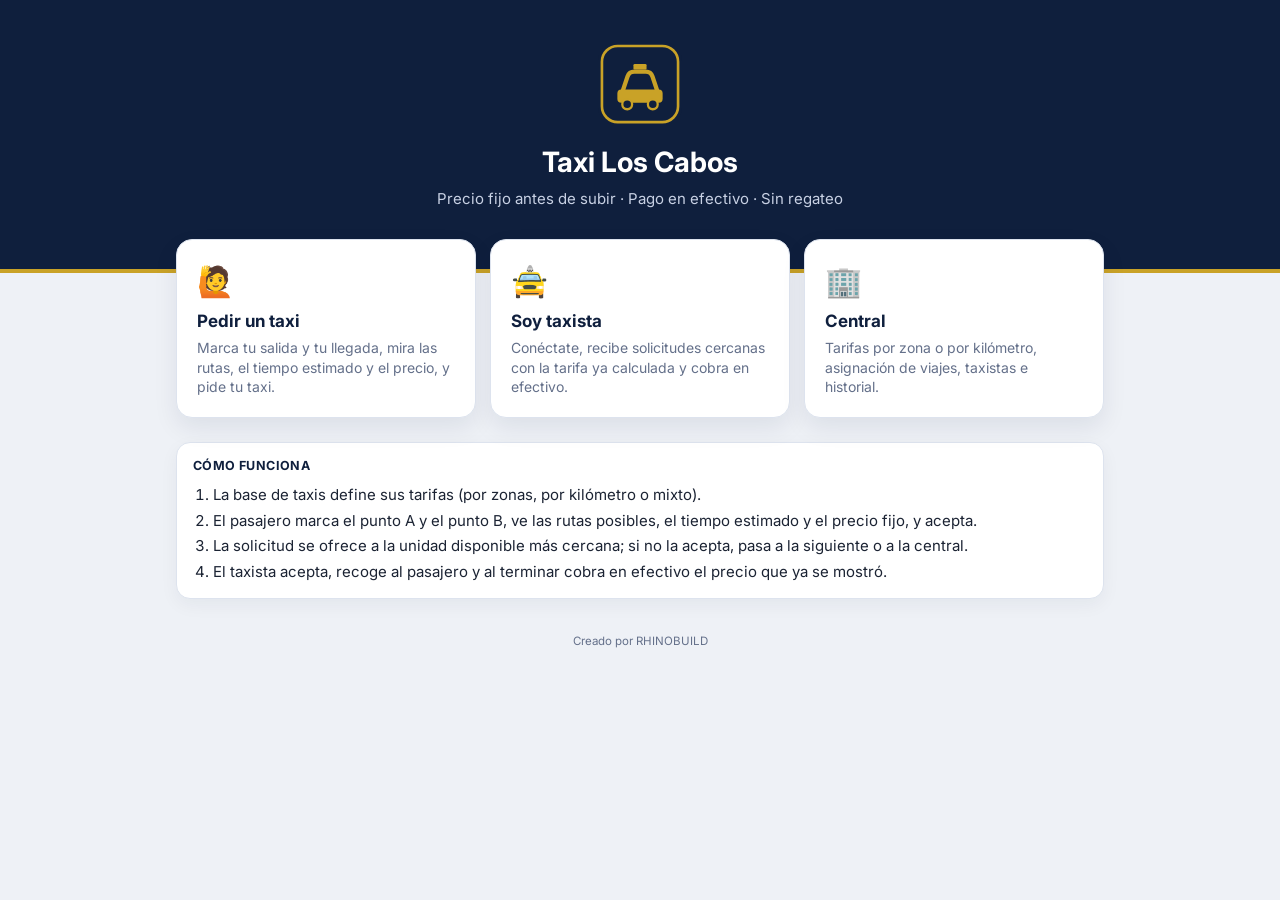
==== index.html @ 1a0232ca "Taxi Los Cabos: pasajero, taxista y central con tarifa fija, Firebase y Google Maps Co-Authored-By: " ====
<!DOCTYPE html>
<html lang="es">
<head>
<meta charset="utf-8">
<meta name="viewport" content="width=device-width, initial-scale=1">
<meta name="theme-color" content="#0f1f3d">
<title>Taxi Los Cabos</title>
<link rel="icon" href="img/icono.svg" type="image/svg+xml">
<link rel="stylesheet" href="css/estilos.css">
<style>
  .hero{background:var(--navy);color:#fff;padding:42px 20px 60px;text-align:center;border-bottom:4px solid var(--gold)}
  .hero img{width:84px;height:84px}
  .hero h1{margin:12px 0 6px;font-size:28px}
  .hero p{margin:0;color:#c8d1e4}
  .opciones{max-width:960px;margin:-34px auto 0;padding:0 16px;display:grid;grid-template-columns:repeat(auto-fit,minmax(250px,1fr));gap:14px}
  .op{background:#fff;border-radius:16px;border:1px solid var(--line);padding:20px;text-decoration:none;color:inherit;box-shadow:0 10px 24px rgba(15,31,61,.08);display:block}
  .op:hover{border-color:var(--gold)}
  .op .ic{font-size:30px}
  .op h2{margin:8px 0 4px}
  .op p{margin:0;color:var(--muted);font-size:14px}
  .como{max-width:960px;margin:24px auto;padding:0 16px}
</style>
</head>
<body>
  <section class="hero">
    <img src="img/icono.svg" alt="">
    <h1 id="nombre">Taxi Los Cabos</h1>
    <p>Precio fijo antes de subir · Pago en efectivo · Sin regateo</p>
  </section>
  <div class="opciones">
    <a class="op" href="pasajero.html"><div class="ic">🙋</div><h2>Pedir un taxi</h2><p>Marca tu salida y tu llegada, mira las rutas, el tiempo estimado y el precio, y pide tu taxi.</p></a>
    <a class="op" href="taxista.html"><div class="ic">🚖</div><h2>Soy taxista</h2><p>Conéctate, recibe solicitudes cercanas con la tarifa ya calculada y cobra en efectivo.</p></a>
    <a class="op" href="central.html"><div class="ic">🏢</div><h2>Central</h2><p>Tarifas por zona o por kilómetro, asignación de viajes, taxistas e historial.</p></a>
  </div>
  <div class="como">
    <div class="card"><div class="cbody">
      <h3>Cómo funciona</h3>
      <ol style="margin:0;padding-left:20px;line-height:1.7">
        <li>La base de taxis define sus tarifas (por zonas, por kilómetro o mixto).</li>
        <li>El pasajero marca el punto A y el punto B, ve las rutas posibles, el tiempo estimado y el precio fijo, y acepta.</li>
        <li>La solicitud se ofrece a la unidad disponible más cercana; si no la acepta, pasa a la siguiente o a la central.</li>
        <li>El taxista acepta, recoge al pasajero y al terminar cobra en efectivo el precio que ya se mostró.</li>
      </ol>
    </div></div>
  </div>
  <div class="pie">Creado por RHINOBUILD</div>
  <script type="module">
    import { APP } from './js/config.js';
    document.getElementById('nombre').textContent = APP.nombre; document.title = APP.nombre;
  </script>
</body>
</html>
---- css/estilos.css ----
@import url('https://fonts.googleapis.com/css2?family=Inter:wght@400;500;600;700;800&display=swap');
:root{--navy:#0f1f3d;--navy2:#1b315c;--gold:#c9a227;--gold2:#f3dc8f;--bg:#eef1f6;--line:#dde3ee;--muted:#64708a;--ok:#1f9d55;--bad:#c53030;--info:#2563eb;--top:58px}
*{box-sizing:border-box}
html,body{margin:0;height:100%}
body{font-family:Inter,system-ui,-apple-system,Segoe UI,sans-serif;background:var(--bg);color:#1b2333;font-size:15px;line-height:1.4}
.hidden{display:none!important}
a{color:var(--navy2)}
code{background:#f1f4f9;padding:1px 5px;border-radius:4px}

/* Barra superior */
.top{height:var(--top);background:var(--navy);color:#fff;display:flex;align-items:center;gap:10px;padding:0 14px;border-bottom:3px solid var(--gold);position:relative;z-index:5}
.logo{width:36px;height:36px;border-radius:9px;background:var(--gold);color:var(--navy);display:grid;place-items:center;font-size:19px;flex:none}
.top h1{font-size:15.5px;margin:0;white-space:nowrap;overflow:hidden;text-overflow:ellipsis}
.top .sub{font-size:11.5px;color:#c8d1e4}
.top .der{margin-left:auto;display:flex;gap:8px;align-items:center}
.top .btn.ghost{background:transparent;color:#fff;border-color:rgba(255,255,255,.3)}

/* Distribución mapa + panel */
.app{display:flex;flex-direction:column;height:calc(100dvh - var(--top))}
.mapa{flex:1;min-height:220px;background:#dfe6ee}
.sheet{background:#fff;border-radius:18px 18px 0 0;box-shadow:0 -6px 20px rgba(15,31,61,.14);padding:14px 14px 18px;max-height:60dvh;overflow:auto;margin-top:-14px;position:relative;z-index:2}
@media(min-width:900px){
  .app{flex-direction:row}
  .app .sheet{order:-1;width:420px;flex:none;max-height:none;border-radius:0;margin:0;box-shadow:4px 0 16px rgba(15,31,61,.08)}
}
.pagina{max-width:1280px;margin:0 auto;padding:16px}

/* Componentes */
.card{background:#fff;border-radius:14px;border:1px solid var(--line);box-shadow:0 6px 18px rgba(15,31,61,.05)}
.cbody{padding:14px 16px}
h2{font-size:17px;margin:0 0 10px;color:var(--navy)}
h3{font-size:12.5px;margin:16px 0 8px;color:var(--navy);text-transform:uppercase;letter-spacing:.4px}
h3:first-child{margin-top:0}
.btn{border:1px solid transparent;border-radius:10px;padding:11px 14px;font:700 14px Inter,sans-serif;cursor:pointer;background:var(--navy);color:#fff;text-decoration:none;display:inline-flex;align-items:center;justify-content:center;gap:6px}
.btn:disabled{opacity:.45;cursor:not-allowed}
.btn.gold{background:var(--gold);color:var(--navy)}
.btn.ok{background:var(--ok)}
.btn.bad{background:#fff;color:var(--bad);border-color:#f1b5b5}
.btn.ghost{background:#fff;color:var(--navy);border-color:var(--line)}
.btn.sm{padding:6px 10px;font-size:12.5px;border-radius:8px}
.btn.block{width:100%}
.row{display:flex;gap:8px;align-items:center;flex-wrap:wrap}
.grow{flex:1}
label.f{display:block;font-size:12px;font-weight:600;color:var(--muted);margin:0 0 3px}
input,select,textarea{width:100%;border:1px solid var(--line);border-radius:9px;padding:9px 10px;font:14px Inter,sans-serif;background:#fff;color:#1b2333}
input[type=checkbox]{width:auto;accent-color:var(--navy)}
.fgrid{display:grid;grid-template-columns:repeat(auto-fit,minmax(140px,1fr));gap:10px}
.seg{display:flex;background:#f1f4f9;border-radius:10px;padding:3px;gap:3px}
.seg button{flex:1;border:0;background:transparent;padding:8px;border-radius:8px;font:600 13px Inter,sans-serif;cursor:pointer;color:var(--muted)}
.seg button.on{background:#fff;color:var(--navy);box-shadow:0 1px 4px rgba(0,0,0,.12)}
.muted{color:var(--muted);font-size:12.5px}
.empty{color:var(--muted);font-size:13px;padding:12px;text-align:center;background:#f8fafc;border-radius:10px}
.note{font-size:12.5px;color:#4a556c;background:#f6f8fc;border-left:3px solid var(--gold);padding:8px 10px;border-radius:6px;margin:8px 0}
.note.bad{border-left-color:var(--bad);background:#fff6f6}
.badge{display:inline-block;padding:2px 8px;border-radius:999px;font-size:11px;font-weight:700;white-space:nowrap}
.b-warn{background:#fff3d6;color:#8a5a00}.b-bad{background:#fde2e2;color:#9b1c1c}.b-info{background:#dbe8ff;color:#1d4ed8}.b-navy{background:#dfe5f2;color:var(--navy)}.b-ok{background:#d9f5e4;color:#126b3a}.b-mute{background:#eceff4;color:#5b6477}

/* Puntos A/B y cotización */
.punto{display:flex;align-items:center;gap:8px;margin-bottom:8px}
.punto .ac{flex:1;min-width:0}
.punto .txt{flex:1;min-width:0;border:1px dashed var(--line);border-radius:9px;padding:9px 10px;font-size:13.5px;color:#36415a;background:#fafbfd;white-space:nowrap;overflow:hidden;text-overflow:ellipsis}
gmp-place-autocomplete{width:100%}
.quote{background:#f8fafc;border:1px solid var(--line);border-radius:12px;padding:10px 12px;margin:8px 0}
.qline{display:flex;justify-content:space-between;gap:10px;font-size:13px;padding:2px 0;color:#36415a}
.qtotal{display:flex;justify-content:space-between;font-weight:800;font-size:18px;color:var(--navy);border-top:1px dashed var(--line);margin-top:6px;padding-top:6px}
.ruta{border:1.5px solid var(--line);border-radius:12px;padding:10px 12px;cursor:pointer;display:flex;align-items:center;gap:10px;margin-bottom:7px;background:#fff}
.ruta.on{border-color:var(--gold);background:#fffaf0}
.ruta .t{font-weight:800;color:var(--navy);font-size:16px}
.ruta .p{margin-left:auto;font-weight:800;font-size:16px;color:var(--navy)}
.hint{font-size:13px;color:#4a3b06;background:#fff8e1;border:1px solid var(--gold2);border-radius:10px;padding:8px 10px;margin:6px 0}

/* Estado del viaje */
.status{border-radius:14px;padding:14px;border:1px solid var(--line);background:#fff;margin-bottom:10px}
.status h4{margin:0 0 4px;font-size:17px;color:var(--navy)}
.status p{margin:4px 0;color:#3a455d;font-size:13.5px}
.eta{display:flex;align-items:baseline;gap:8px;background:var(--navy);color:#fff;border-radius:12px;padding:10px 12px;margin:8px 0}
.eta b{font-size:24px;color:var(--gold2)}
.unit{display:flex;gap:10px;align-items:center;background:#f6f8fc;border-radius:10px;padding:8px 10px;margin:8px 0}
.unit .eco{background:var(--gold);color:var(--navy);font-weight:800;border-radius:8px;padding:6px 9px;font-size:16px}
.spin{width:18px;height:18px;border:3px solid #dfe5f2;border-top-color:var(--gold);border-radius:50%;animation:sp 1s linear infinite;display:inline-block;vertical-align:-4px;margin-right:6px}
@keyframes sp{to{transform:rotate(360deg)}}
.stars{display:flex;gap:6px;margin:6px 0}
.stars button{border:0;background:none;font-size:30px;cursor:pointer;color:#cfd5e1;padding:0}
.stars button.on{color:var(--gold)}
.offer{border:2px solid var(--gold);background:#fffaf0;border-radius:14px;padding:12px;margin-bottom:10px;animation:pulse 1.4s ease-in-out infinite}
@keyframes pulse{50%{box-shadow:0 0 0 6px rgba(201,162,39,.2)}}
.cd{float:right;background:var(--navy);color:#fff;border-radius:999px;padding:2px 10px;font-weight:700;font-size:13px}
.big{font-size:28px;font-weight:800;color:var(--navy)}
.pts{font-size:13px;color:#36415a;display:grid;gap:4px;margin:6px 0}
.dot{display:inline-block;width:9px;height:9px;border-radius:50%;margin-right:6px}
.online{display:flex;align-items:center;justify-content:space-between;gap:10px;background:#f6f8fc;border-radius:12px;padding:10px 12px;margin-bottom:10px}
.pill{width:10px;height:10px;border-radius:50%;display:inline-block;margin-right:6px}

/* Marcadores del mapa */
.mk{width:28px;height:28px;border-radius:50%;border:3px solid #fff;display:grid;place-items:center;color:#fff;font:800 12px Inter,sans-serif;box-shadow:0 2px 6px rgba(0,0,0,.35)}
.mk.a{background:var(--ok)}.mk.b{background:var(--bad)}
.mk.sm{width:22px;height:22px;font-size:11px;border-width:2px;flex:none;box-shadow:none}
.mk.yo{background:var(--info);width:20px;height:20px}
.mk.taxi{border-radius:7px;background:#f2c94c;color:#141b2b;width:auto;min-width:34px;padding:0 6px;height:24px;border:2px solid #141b2b}
.mk.taxi.ocupado{background:var(--navy2);color:#fff}
.mk.taxi.off{background:#b9c0cc}
.mk.mini{width:14px;height:14px;border-width:2px}

/* Tablas y central */
table{width:100%;border-collapse:collapse;font-size:13px}
th{text-align:left;color:var(--muted);font-weight:600;font-size:12px;padding:7px 6px;border-bottom:1px solid var(--line);white-space:nowrap}
td{padding:8px 6px;border-bottom:1px solid #eef1f6;vertical-align:top}
.tw{overflow-x:auto}
.tabs{display:flex;gap:4px;flex-wrap:wrap}
.tabs button{border:1px solid rgba(255,255,255,.25);background:transparent;border-radius:8px;padding:7px 11px;font:600 13px Inter,sans-serif;color:#dfe6f5;cursor:pointer}
.tabs button.on{background:var(--gold);color:var(--navy);border-color:var(--gold)}
.kpis{display:grid;grid-template-columns:repeat(auto-fit,minmax(130px,1fr));gap:10px;margin-bottom:14px}
.kpi{background:#fff;border:1px solid var(--line);border-radius:12px;padding:10px 12px}
.kpi b{display:block;font-size:22px;color:var(--navy)}
.kpi span{font-size:12px;color:var(--muted)}
.g2{display:grid;grid-template-columns:minmax(0,1.5fr) minmax(300px,1fr);gap:14px;align-items:start}
@media(max-width:980px){.g2{grid-template-columns:minmax(0,1fr)}}
.mapa-central{height:430px;border-radius:12px;overflow:hidden;border:1px solid var(--line)}
.qitem{border:1px solid var(--line);border-radius:10px;padding:10px;margin-bottom:8px;background:#fff}
.qitem.alerta{border-color:#f1b5b5;background:#fff7f7}
.chips{display:flex;gap:5px;flex-wrap:wrap;margin-top:6px}
.chip{border:1px solid var(--line);background:#fff;border-radius:999px;padding:4px 10px;font:600 12px Inter,sans-serif;cursor:pointer;color:var(--navy)}
.chip.near{border-color:var(--gold);background:#fff8e1}
.matriz input{width:76px;padding:5px 6px;text-align:right}
.matriz td,.matriz th{padding:3px 4px;border:1px solid #eef1f6;text-align:center}
.matriz th{background:#f6f8fc;font-size:11px;white-space:normal;min-width:70px}
.matriz td.diag input{background:#fff8e1}
.zona{display:flex;align-items:center;gap:8px;padding:6px 0;border-bottom:1px solid #eef1f6}
.zona .sw{width:14px;height:14px;border-radius:4px;flex:none}
.zona input{padding:6px 8px}
.log{font-size:12px;color:#4a556c;background:#f8fafc;border-radius:8px;padding:6px 10px}
.guardar{position:sticky;bottom:0;background:#fff;border-top:1px solid var(--line);padding:10px 0;margin-top:12px;display:flex;gap:10px;align-items:center}
.sucio{color:var(--bad);font-weight:700;font-size:12.5px}

/* Avisos */
#toast{position:fixed;left:50%;bottom:22px;transform:translateX(-50%) translateY(30px);background:var(--navy);color:#fff;padding:11px 16px;border-radius:10px;font-weight:600;opacity:0;transition:.25s;pointer-events:none;z-index:99;border-left:4px solid var(--gold);max-width:92vw}
#toast.on{opacity:1;transform:translateX(-50%)}
.banner-setup{background:#fde2e2;color:#7f1d1d;padding:12px 16px;font-size:14px;border-bottom:2px solid #f1b5b5}
.login{max-width:400px;margin:30px auto;padding:0 14px}
.pie{text-align:center;color:var(--muted);font-size:11.5px;padding:10px}
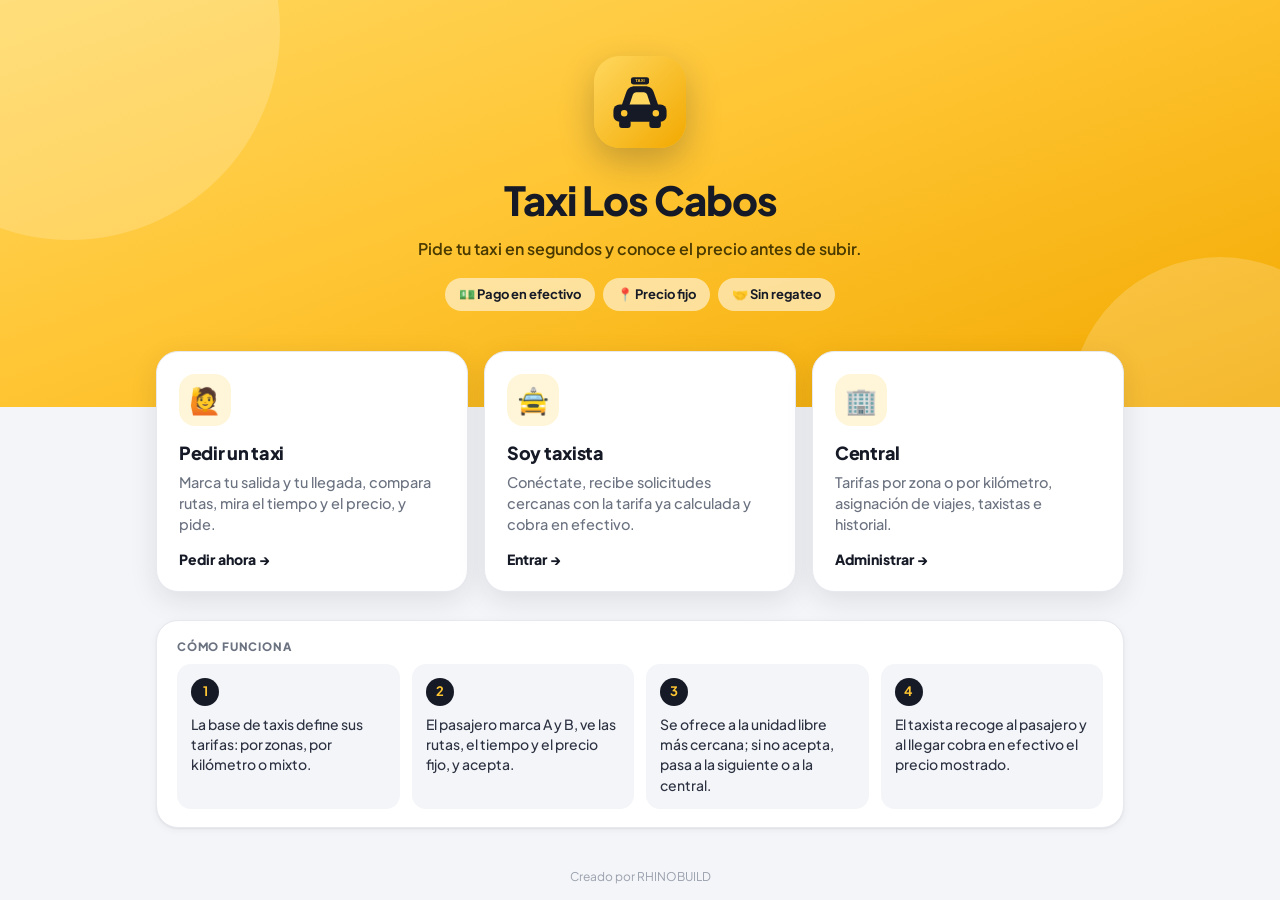
==== commit 34372e7e: "Nuevo diseño: amarillo taxi, tipografía Plus Jakarta Sans y componentes más amigables Barra superior" ====
--- a/index.html
+++ b/index.html
@@ -3,44 +3,56 @@
 <head>
 <meta charset="utf-8">
 <meta name="viewport" content="width=device-width, initial-scale=1">
-<meta name="theme-color" content="#0f1f3d">
+<meta name="theme-color" content="#ffffff">
 <title>Taxi Los Cabos</title>
 <link rel="icon" href="img/icono.svg" type="image/svg+xml">
 <link rel="stylesheet" href="css/estilos.css">
 <style>
-  .hero{background:var(--navy);color:#fff;padding:42px 20px 60px;text-align:center;border-bottom:4px solid var(--gold)}
-  .hero img{width:84px;height:84px}
-  .hero h1{margin:12px 0 6px;font-size:28px}
-  .hero p{margin:0;color:#c8d1e4}
-  .opciones{max-width:960px;margin:-34px auto 0;padding:0 16px;display:grid;grid-template-columns:repeat(auto-fit,minmax(250px,1fr));gap:14px}
-  .op{background:#fff;border-radius:16px;border:1px solid var(--line);padding:20px;text-decoration:none;color:inherit;box-shadow:0 10px 24px rgba(15,31,61,.08);display:block}
-  .op:hover{border-color:var(--gold)}
-  .op .ic{font-size:30px}
-  .op h2{margin:8px 0 4px}
-  .op p{margin:0;color:var(--muted);font-size:14px}
-  .como{max-width:960px;margin:24px auto;padding:0 16px}
+  body{background:var(--bg)}
+  .hero{position:relative;overflow:hidden;background:linear-gradient(160deg,#ffd75e 0%,#ffc533 45%,#f2a900 100%);color:var(--tinta);padding:56px 20px 96px;text-align:center}
+  .hero:before,.hero:after{content:'';position:absolute;border-radius:50%;background:rgba(255,255,255,.18)}
+  .hero:before{width:420px;height:420px;left:-140px;top:-180px}
+  .hero:after{width:300px;height:300px;right:-90px;bottom:-150px}
+  .hero img{width:92px;height:92px;border-radius:26px;box-shadow:0 14px 34px rgba(22,26,38,.25);position:relative}
+  .hero h1{margin:18px 0 8px;font-size:clamp(28px,5vw,40px);font-weight:800;letter-spacing:-1px;position:relative}
+  .hero p{margin:0 auto;max-width:520px;font-size:16px;font-weight:600;color:#4a3a00;position:relative}
+  .chips-hero{display:flex;gap:8px;justify-content:center;flex-wrap:wrap;margin-top:18px;position:relative}
+  .chips-hero span{background:rgba(255,255,255,.55);border-radius:999px;padding:7px 14px;font-weight:700;font-size:13px}
+  .opciones{max-width:1000px;margin:-56px auto 0;padding:0 16px;display:grid;grid-template-columns:repeat(auto-fit,minmax(260px,1fr));gap:16px;position:relative}
+  .op{background:#fff;border-radius:var(--r-lg);border:1px solid var(--line);padding:22px;text-decoration:none;color:inherit;box-shadow:var(--sh-2);display:block;transition:transform .15s,box-shadow .15s}
+  .op:hover{transform:translateY(-3px);box-shadow:var(--sh-3)}
+  .op .ic{width:52px;height:52px;border-radius:16px;background:var(--sol-l);display:grid;place-items:center;font-size:26px}
+  .op h2{margin:14px 0 6px}
+  .op p{margin:0;color:var(--muted);font-size:14.5px;font-weight:500}
+  .op .ir{margin-top:14px;font-weight:800;color:var(--tinta);font-size:14px}
+  .como{max-width:1000px;margin:28px auto;padding:0 16px}
+  .pasos{display:grid;grid-template-columns:repeat(auto-fit,minmax(210px,1fr));gap:12px}
+  .paso{background:var(--bg);border-radius:var(--r);padding:14px}
+  .paso b{display:inline-grid;place-items:center;width:28px;height:28px;border-radius:50%;background:var(--tinta);color:var(--sol);font-size:13px;margin-bottom:8px}
+  .paso div{font-size:14px;color:var(--tinta-2);font-weight:500}
 </style>
 </head>
 <body>
   <section class="hero">
     <img src="img/icono.svg" alt="">
     <h1 id="nombre">Taxi Los Cabos</h1>
-    <p>Precio fijo antes de subir · Pago en efectivo · Sin regateo</p>
+    <p>Pide tu taxi en segundos y conoce el precio antes de subir.</p>
+    <div class="chips-hero"><span>💵 Pago en efectivo</span><span>📍 Precio fijo</span><span>🤝 Sin regateo</span></div>
   </section>
   <div class="opciones">
-    <a class="op" href="pasajero.html"><div class="ic">🙋</div><h2>Pedir un taxi</h2><p>Marca tu salida y tu llegada, mira las rutas, el tiempo estimado y el precio, y pide tu taxi.</p></a>
-    <a class="op" href="taxista.html"><div class="ic">🚖</div><h2>Soy taxista</h2><p>Conéctate, recibe solicitudes cercanas con la tarifa ya calculada y cobra en efectivo.</p></a>
-    <a class="op" href="central.html"><div class="ic">🏢</div><h2>Central</h2><p>Tarifas por zona o por kilómetro, asignación de viajes, taxistas e historial.</p></a>
+    <a class="op" href="pasajero.html"><div class="ic">🙋</div><h2>Pedir un taxi</h2><p>Marca tu salida y tu llegada, compara rutas, mira el tiempo y el precio, y pide.</p><div class="ir">Pedir ahora →</div></a>
+    <a class="op" href="taxista.html"><div class="ic">🚖</div><h2>Soy taxista</h2><p>Conéctate, recibe solicitudes cercanas con la tarifa ya calculada y cobra en efectivo.</p><div class="ir">Entrar →</div></a>
+    <a class="op" href="central.html"><div class="ic">🏢</div><h2>Central</h2><p>Tarifas por zona o por kilómetro, asignación de viajes, taxistas e historial.</p><div class="ir">Administrar →</div></a>
   </div>
   <div class="como">
     <div class="card"><div class="cbody">
       <h3>Cómo funciona</h3>
-      <ol style="margin:0;padding-left:20px;line-height:1.7">
-        <li>La base de taxis define sus tarifas (por zonas, por kilómetro o mixto).</li>
-        <li>El pasajero marca el punto A y el punto B, ve las rutas posibles, el tiempo estimado y el precio fijo, y acepta.</li>
-        <li>La solicitud se ofrece a la unidad disponible más cercana; si no la acepta, pasa a la siguiente o a la central.</li>
-        <li>El taxista acepta, recoge al pasajero y al terminar cobra en efectivo el precio que ya se mostró.</li>
-      </ol>
+      <div class="pasos">
+        <div class="paso"><b>1</b><div>La base de taxis define sus tarifas: por zonas, por kilómetro o mixto.</div></div>
+        <div class="paso"><b>2</b><div>El pasajero marca A y B, ve las rutas, el tiempo y el precio fijo, y acepta.</div></div>
+        <div class="paso"><b>3</b><div>Se ofrece a la unidad libre más cercana; si no acepta, pasa a la siguiente o a la central.</div></div>
+        <div class="paso"><b>4</b><div>El taxista recoge al pasajero y al llegar cobra en efectivo el precio mostrado.</div></div>
+      </div>
     </div></div>
   </div>
   <div class="pie">Creado por RHINOBUILD</div>
--- a/css/estilos.css
+++ b/css/estilos.css
@@ -1,140 +1,190 @@
-@import url('https://fonts.googleapis.com/css2?family=Inter:wght@400;500;600;700;800&display=swap');
-:root{--navy:#0f1f3d;--navy2:#1b315c;--gold:#c9a227;--gold2:#f3dc8f;--bg:#eef1f6;--line:#dde3ee;--muted:#64708a;--ok:#1f9d55;--bad:#c53030;--info:#2563eb;--top:58px}
+@import url('https://fonts.googleapis.com/css2?family=Plus+Jakarta+Sans:wght@400;500;600;700;800&display=swap');
+
+/* =====================================================================
+   Taxi Los Cabos · Sistema visual
+   Amarillo taxi + tinta oscura sobre fondos claros, esquinas amplias y
+   sombras suaves. Cambia los colores aquí y se aplican a las 3 apps.
+   ===================================================================== */
+:root{
+  --sol:#ffc533; --sol-d:#f2a900; --sol-l:#fff6d9; --sol-ll:#fffbef;
+  --tinta:#161a26; --tinta-2:#2c3242; --texto:#1d2130; --muted:#6b7280;
+  --bg:#f4f5f8; --card:#ffffff; --line:#e7e9ef; --line-2:#f0f1f5;
+  --ok:#12b76a; --ok-l:#e8f8f0; --bad:#ef4444; --bad-l:#fef0f0; --info:#2e6cf6; --info-l:#ebf2ff;
+  --r-sm:10px; --r:14px; --r-lg:22px; --r-xl:28px;
+  --sh-1:0 1px 2px rgba(22,26,38,.06),0 2px 8px rgba(22,26,38,.05);
+  --sh-2:0 8px 28px rgba(22,26,38,.10);
+  --sh-3:0 18px 48px rgba(22,26,38,.16);
+  --top:64px;
+  /* compatibilidad con nombres anteriores */
+  --navy:var(--tinta); --navy2:var(--tinta-2); --gold:var(--sol); --gold2:var(--sol-l);
+}
 *{box-sizing:border-box}
 html,body{margin:0;height:100%}
-body{font-family:Inter,system-ui,-apple-system,Segoe UI,sans-serif;background:var(--bg);color:#1b2333;font-size:15px;line-height:1.4}
+body{font-family:'Plus Jakarta Sans',system-ui,-apple-system,Segoe UI,sans-serif;background:var(--bg);color:var(--texto);font-size:15px;line-height:1.45;-webkit-font-smoothing:antialiased}
 .hidden{display:none!important}
-a{color:var(--navy2)}
-code{background:#f1f4f9;padding:1px 5px;border-radius:4px}
+a{color:var(--info);text-decoration:none;font-weight:600}
+code{background:var(--line-2);padding:2px 6px;border-radius:6px;font-size:.92em}
+::selection{background:var(--sol-l)}
 
-/* Barra superior */
-.top{height:var(--top);background:var(--navy);color:#fff;display:flex;align-items:center;gap:10px;padding:0 14px;border-bottom:3px solid var(--gold);position:relative;z-index:5}
-.logo{width:36px;height:36px;border-radius:9px;background:var(--gold);color:var(--navy);display:grid;place-items:center;font-size:19px;flex:none}
-.top h1{font-size:15.5px;margin:0;white-space:nowrap;overflow:hidden;text-overflow:ellipsis}
-.top .sub{font-size:11.5px;color:#c8d1e4}
+/* Barra superior (clara) */
+.top{height:var(--top);background:rgba(255,255,255,.92);backdrop-filter:saturate(1.4) blur(10px);-webkit-backdrop-filter:saturate(1.4) blur(10px);color:var(--texto);display:flex;align-items:center;gap:12px;padding:0 16px;border-bottom:1px solid var(--line);position:relative;z-index:5}
+.logo{width:40px;height:40px;border-radius:13px;background:linear-gradient(145deg,#ffd75e,var(--sol-d));display:grid;place-items:center;font-size:21px;flex:none;box-shadow:0 4px 12px rgba(242,169,0,.35)}
+.top h1{font-size:16px;font-weight:800;margin:0;white-space:nowrap;overflow:hidden;text-overflow:ellipsis;letter-spacing:-.2px}
+.top .sub{font-size:12px;color:var(--muted);font-weight:500}
 .top .der{margin-left:auto;display:flex;gap:8px;align-items:center}
-.top .btn.ghost{background:transparent;color:#fff;border-color:rgba(255,255,255,.3)}
+.top .btn.ghost{background:var(--line-2);border-color:transparent;color:var(--texto)}
 
 /* Distribución mapa + panel */
 .app{display:flex;flex-direction:column;height:calc(100dvh - var(--top))}
-.mapa{flex:1;min-height:220px;background:#dfe6ee}
-.sheet{background:#fff;border-radius:18px 18px 0 0;box-shadow:0 -6px 20px rgba(15,31,61,.14);padding:14px 14px 18px;max-height:60dvh;overflow:auto;margin-top:-14px;position:relative;z-index:2}
+.mapa{flex:1;min-height:220px;background:#e9edf2;position:relative;z-index:0}
+.sheet{background:var(--card);border-radius:var(--r-xl) var(--r-xl) 0 0;box-shadow:var(--sh-3);padding:22px 16px 18px;max-height:62dvh;overflow:auto;margin-top:-22px;position:relative;z-index:2}
+.sheet:before{content:'';position:absolute;top:8px;left:50%;width:42px;height:5px;margin-left:-21px;border-radius:9px;background:#d9dce4}
 @media(min-width:900px){
-  .app{flex-direction:row}
-  .app .sheet{order:-1;width:420px;flex:none;max-height:none;border-radius:0;margin:0;box-shadow:4px 0 16px rgba(15,31,61,.08)}
+  .app{flex-direction:row;padding:16px;gap:16px;background:var(--bg)}
+  .app .sheet{order:-1;width:420px;flex:none;max-height:none;border-radius:var(--r-lg);margin:0;box-shadow:var(--sh-2);padding-top:18px}
+  .app .sheet:before{display:none}
+  .app .mapa{border-radius:var(--r-lg);overflow:hidden;box-shadow:var(--sh-2)}
 }
-.pagina{max-width:1280px;margin:0 auto;padding:16px}
+.pagina{max-width:1320px;margin:0 auto;padding:20px 16px}
 
 /* Componentes */
-.card{background:#fff;border-radius:14px;border:1px solid var(--line);box-shadow:0 6px 18px rgba(15,31,61,.05)}
-.cbody{padding:14px 16px}
-h2{font-size:17px;margin:0 0 10px;color:var(--navy)}
-h3{font-size:12.5px;margin:16px 0 8px;color:var(--navy);text-transform:uppercase;letter-spacing:.4px}
+.card{background:var(--card);border-radius:var(--r-lg);border:1px solid var(--line);box-shadow:var(--sh-1)}
+.cbody{padding:18px 20px}
+h2{font-size:18px;font-weight:800;margin:0 0 10px;color:var(--tinta);letter-spacing:-.3px}
+h3{font-size:11.5px;font-weight:800;margin:18px 0 8px;color:var(--muted);text-transform:uppercase;letter-spacing:.8px}
 h3:first-child{margin-top:0}
-.btn{border:1px solid transparent;border-radius:10px;padding:11px 14px;font:700 14px Inter,sans-serif;cursor:pointer;background:var(--navy);color:#fff;text-decoration:none;display:inline-flex;align-items:center;justify-content:center;gap:6px}
-.btn:disabled{opacity:.45;cursor:not-allowed}
-.btn.gold{background:var(--gold);color:var(--navy)}
-.btn.ok{background:var(--ok)}
-.btn.bad{background:#fff;color:var(--bad);border-color:#f1b5b5}
-.btn.ghost{background:#fff;color:var(--navy);border-color:var(--line)}
-.btn.sm{padding:6px 10px;font-size:12.5px;border-radius:8px}
+.btn{border:1.5px solid transparent;border-radius:var(--r);padding:13px 16px;font:700 15px 'Plus Jakarta Sans',sans-serif;cursor:pointer;background:var(--tinta);color:#fff;text-decoration:none;display:inline-flex;align-items:center;justify-content:center;gap:8px;transition:transform .08s ease,box-shadow .2s ease,background .2s ease}
+.btn:hover{box-shadow:var(--sh-1)}
+.btn:active{transform:scale(.98)}
+.btn:disabled{opacity:.4;cursor:not-allowed;transform:none;box-shadow:none}
+.btn.gold{background:var(--sol);color:var(--tinta);box-shadow:0 6px 16px rgba(255,197,51,.35)}
+.btn.gold:hover{background:#ffcd4d}
+.btn.ok{background:var(--ok);box-shadow:0 6px 16px rgba(18,183,106,.28)}
+.btn.bad{background:#fff;color:var(--bad);border-color:#fbd0d0}
+.btn.bad:hover{background:var(--bad-l)}
+.btn.ghost{background:#fff;color:var(--texto);border-color:var(--line)}
+.btn.ghost:hover{background:var(--line-2)}
+.btn.sm{padding:7px 12px;font-size:13px;border-radius:11px;box-shadow:none}
 .btn.block{width:100%}
 .row{display:flex;gap:8px;align-items:center;flex-wrap:wrap}
 .grow{flex:1}
-label.f{display:block;font-size:12px;font-weight:600;color:var(--muted);margin:0 0 3px}
-input,select,textarea{width:100%;border:1px solid var(--line);border-radius:9px;padding:9px 10px;font:14px Inter,sans-serif;background:#fff;color:#1b2333}
-input[type=checkbox]{width:auto;accent-color:var(--navy)}
-.fgrid{display:grid;grid-template-columns:repeat(auto-fit,minmax(140px,1fr));gap:10px}
-.seg{display:flex;background:#f1f4f9;border-radius:10px;padding:3px;gap:3px}
-.seg button{flex:1;border:0;background:transparent;padding:8px;border-radius:8px;font:600 13px Inter,sans-serif;cursor:pointer;color:var(--muted)}
-.seg button.on{background:#fff;color:var(--navy);box-shadow:0 1px 4px rgba(0,0,0,.12)}
-.muted{color:var(--muted);font-size:12.5px}
-.empty{color:var(--muted);font-size:13px;padding:12px;text-align:center;background:#f8fafc;border-radius:10px}
-.note{font-size:12.5px;color:#4a556c;background:#f6f8fc;border-left:3px solid var(--gold);padding:8px 10px;border-radius:6px;margin:8px 0}
-.note.bad{border-left-color:var(--bad);background:#fff6f6}
-.badge{display:inline-block;padding:2px 8px;border-radius:999px;font-size:11px;font-weight:700;white-space:nowrap}
-.b-warn{background:#fff3d6;color:#8a5a00}.b-bad{background:#fde2e2;color:#9b1c1c}.b-info{background:#dbe8ff;color:#1d4ed8}.b-navy{background:#dfe5f2;color:var(--navy)}.b-ok{background:#d9f5e4;color:#126b3a}.b-mute{background:#eceff4;color:#5b6477}
+label.f{display:block;font-size:12.5px;font-weight:600;color:var(--muted);margin:0 0 5px}
+input,select,textarea{width:100%;border:1.5px solid var(--line);border-radius:12px;padding:11px 13px;font:15px 'Plus Jakarta Sans',sans-serif;background:#fff;color:var(--texto);transition:border-color .15s,box-shadow .15s}
+input:focus,select:focus,textarea:focus{outline:none;border-color:var(--sol-d);box-shadow:0 0 0 4px rgba(255,197,51,.22)}
+input[type=checkbox]{width:18px;height:18px;accent-color:var(--tinta);padding:0}
+.fgrid{display:grid;grid-template-columns:repeat(auto-fit,minmax(140px,1fr));gap:12px}
+.seg{display:flex;background:var(--line-2);border-radius:var(--r);padding:4px;gap:4px}
+.seg button{flex:1;border:0;background:transparent;padding:9px;border-radius:11px;font:700 13.5px 'Plus Jakarta Sans',sans-serif;cursor:pointer;color:var(--muted);transition:.15s}
+.seg button.on{background:#fff;color:var(--tinta);box-shadow:var(--sh-1)}
+.muted{color:var(--muted);font-size:13px}
+.empty{color:var(--muted);font-size:13.5px;padding:18px;text-align:center;background:var(--bg);border-radius:var(--r);border:1.5px dashed var(--line)}
+.note{font-size:13px;color:var(--tinta-2);background:var(--sol-ll);border:1px solid #f8e3a3;padding:10px 12px;border-radius:12px;margin:8px 0}
+.note.bad{border-color:#fbd0d0;background:var(--bad-l);color:#9f1c1c}
+.badge{display:inline-flex;align-items:center;gap:5px;padding:4px 10px;border-radius:999px;font-size:11.5px;font-weight:700;white-space:nowrap}
+.badge:before{content:'';width:6px;height:6px;border-radius:50%;background:currentColor;opacity:.8}
+.b-warn{background:#fff4d6;color:#a86500}.b-bad{background:var(--bad-l);color:#c42020}.b-info{background:var(--info-l);color:#1d55d6}.b-navy{background:#ecebff;color:#4b3fd6}.b-ok{background:var(--ok-l);color:#0b8a4f}.b-mute{background:var(--line-2);color:#5b6170}
 
 /* Puntos A/B y cotización */
-.punto{display:flex;align-items:center;gap:8px;margin-bottom:8px}
+.punto{display:flex;align-items:center;gap:10px;margin-bottom:8px}
 .punto .ac{flex:1;min-width:0}
-.punto .txt{flex:1;min-width:0;border:1px dashed var(--line);border-radius:9px;padding:9px 10px;font-size:13.5px;color:#36415a;background:#fafbfd;white-space:nowrap;overflow:hidden;text-overflow:ellipsis}
-gmp-place-autocomplete{width:100%}
-.quote{background:#f8fafc;border:1px solid var(--line);border-radius:12px;padding:10px 12px;margin:8px 0}
-.qline{display:flex;justify-content:space-between;gap:10px;font-size:13px;padding:2px 0;color:#36415a}
-.qtotal{display:flex;justify-content:space-between;font-weight:800;font-size:18px;color:var(--navy);border-top:1px dashed var(--line);margin-top:6px;padding-top:6px}
-.ruta{border:1.5px solid var(--line);border-radius:12px;padding:10px 12px;cursor:pointer;display:flex;align-items:center;gap:10px;margin-bottom:7px;background:#fff}
-.ruta.on{border-color:var(--gold);background:#fffaf0}
-.ruta .t{font-weight:800;color:var(--navy);font-size:16px}
-.ruta .p{margin-left:auto;font-weight:800;font-size:16px;color:var(--navy)}
-.hint{font-size:13px;color:#4a3b06;background:#fff8e1;border:1px solid var(--gold2);border-radius:10px;padding:8px 10px;margin:6px 0}
+.punto .txt{flex:1;min-width:0;border:1.5px dashed var(--line);border-radius:12px;padding:11px 13px;font-size:14px;color:var(--tinta-2);background:var(--bg);white-space:nowrap;overflow:hidden;text-overflow:ellipsis}
+.buscador{position:relative}
+.buscador input{width:100%;background:var(--bg);border-color:transparent}
+.buscador input:focus{background:#fff}
+.sugerencias{position:absolute;left:0;right:0;top:100%;margin-top:6px;background:#fff;border:1px solid var(--line);border-radius:var(--r);box-shadow:var(--sh-3);z-index:1000;max-height:280px;overflow:auto;padding:4px}
+.sugerencias button{display:block;width:100%;text-align:left;border:0;border-radius:10px;background:#fff;padding:10px 12px;font:14px 'Plus Jakarta Sans',sans-serif;color:var(--texto);cursor:pointer}
+.sugerencias button:hover{background:var(--sol-ll)}
+.quote{background:var(--bg);border-radius:var(--r);padding:12px 14px;margin:10px 0}
+.qline{display:flex;justify-content:space-between;gap:10px;font-size:13.5px;padding:3px 0;color:var(--tinta-2)}
+.qtotal{display:flex;justify-content:space-between;align-items:baseline;font-weight:800;font-size:20px;color:var(--tinta);border-top:1.5px dashed var(--line);margin-top:8px;padding-top:8px;letter-spacing:-.3px}
+.ruta{border:2px solid var(--line);border-radius:var(--r);padding:12px 14px;cursor:pointer;display:flex;align-items:center;gap:12px;margin-bottom:8px;background:#fff;transition:.15s}
+.ruta:hover{border-color:#d6d9e2}
+.ruta.on{border-color:var(--sol);background:var(--sol-ll);box-shadow:0 4px 14px rgba(255,197,51,.2)}
+.ruta .t{font-weight:800;color:var(--tinta);font-size:17px;letter-spacing:-.3px}
+.ruta .p{margin-left:auto;font-weight:800;font-size:17px;color:var(--tinta)}
+.hint{font-size:13.5px;color:#7a5500;background:var(--sol-ll);border:1px solid #f8e3a3;border-radius:12px;padding:10px 12px;margin:8px 0}
 
 /* Estado del viaje */
-.status{border-radius:14px;padding:14px;border:1px solid var(--line);background:#fff;margin-bottom:10px}
-.status h4{margin:0 0 4px;font-size:17px;color:var(--navy)}
-.status p{margin:4px 0;color:#3a455d;font-size:13.5px}
-.eta{display:flex;align-items:baseline;gap:8px;background:var(--navy);color:#fff;border-radius:12px;padding:10px 12px;margin:8px 0}
-.eta b{font-size:24px;color:var(--gold2)}
-.unit{display:flex;gap:10px;align-items:center;background:#f6f8fc;border-radius:10px;padding:8px 10px;margin:8px 0}
-.unit .eco{background:var(--gold);color:var(--navy);font-weight:800;border-radius:8px;padding:6px 9px;font-size:16px}
-.spin{width:18px;height:18px;border:3px solid #dfe5f2;border-top-color:var(--gold);border-radius:50%;animation:sp 1s linear infinite;display:inline-block;vertical-align:-4px;margin-right:6px}
+.status{border-radius:var(--r-lg);padding:16px;border:1px solid var(--line);background:#fff;margin-bottom:12px;box-shadow:var(--sh-1)}
+.status h4{margin:0 0 6px;font-size:18px;font-weight:800;color:var(--tinta);letter-spacing:-.3px}
+.status p{margin:5px 0;color:var(--tinta-2);font-size:14px}
+.eta{display:flex;align-items:baseline;gap:8px;flex-wrap:wrap;background:linear-gradient(135deg,var(--tinta),#2d3448);color:#fff;border-radius:var(--r);padding:12px 14px;margin:10px 0}
+.eta b{font-size:26px;color:var(--sol);letter-spacing:-.5px}
+.unit{display:flex;gap:12px;align-items:center;background:var(--bg);border-radius:var(--r);padding:10px 12px;margin:10px 0}
+.unit .eco{background:var(--sol);color:var(--tinta);font-weight:800;border-radius:12px;padding:8px 11px;font-size:17px}
+.spin{width:18px;height:18px;border:3px solid var(--line);border-top-color:var(--sol-d);border-radius:50%;animation:sp .9s linear infinite;display:inline-block;vertical-align:-3px;margin-right:8px}
 @keyframes sp{to{transform:rotate(360deg)}}
-.stars{display:flex;gap:6px;margin:6px 0}
-.stars button{border:0;background:none;font-size:30px;cursor:pointer;color:#cfd5e1;padding:0}
-.stars button.on{color:var(--gold)}
-.offer{border:2px solid var(--gold);background:#fffaf0;border-radius:14px;padding:12px;margin-bottom:10px;animation:pulse 1.4s ease-in-out infinite}
-@keyframes pulse{50%{box-shadow:0 0 0 6px rgba(201,162,39,.2)}}
-.cd{float:right;background:var(--navy);color:#fff;border-radius:999px;padding:2px 10px;font-weight:700;font-size:13px}
-.big{font-size:28px;font-weight:800;color:var(--navy)}
-.pts{font-size:13px;color:#36415a;display:grid;gap:4px;margin:6px 0}
-.dot{display:inline-block;width:9px;height:9px;border-radius:50%;margin-right:6px}
-.online{display:flex;align-items:center;justify-content:space-between;gap:10px;background:#f6f8fc;border-radius:12px;padding:10px 12px;margin-bottom:10px}
-.pill{width:10px;height:10px;border-radius:50%;display:inline-block;margin-right:6px}
+.stars{display:flex;gap:6px;margin:8px 0}
+.stars button{border:0;background:none;font-size:34px;cursor:pointer;color:#dde0e7;padding:0;transition:transform .1s}
+.stars button:hover{transform:scale(1.12)}
+.stars button.on{color:var(--sol)}
+.offer{border:2px solid var(--sol);background:linear-gradient(180deg,var(--sol-ll),#fff);border-radius:var(--r-lg);padding:16px;margin-bottom:12px;animation:pulse 1.6s ease-in-out infinite;box-shadow:var(--sh-2)}
+@keyframes pulse{50%{box-shadow:0 0 0 8px rgba(255,197,51,.18),var(--sh-2)}}
+.cd{float:right;background:var(--tinta);color:var(--sol);border-radius:999px;padding:3px 11px;font-weight:800;font-size:13px}
+.big{font-size:32px;font-weight:800;color:var(--tinta);letter-spacing:-.8px}
+.pts{font-size:14px;color:var(--tinta-2);display:grid;gap:6px;margin:8px 0}
+.dot{display:inline-block;width:10px;height:10px;border-radius:50%;margin-right:8px;box-shadow:0 0 0 3px rgba(0,0,0,.04)}
+.online{display:flex;align-items:center;justify-content:space-between;gap:10px;background:var(--bg);border-radius:var(--r);padding:12px 14px;margin-bottom:12px}
+.pill{width:10px;height:10px;border-radius:50%;display:inline-block;margin-right:8px;box-shadow:0 0 0 4px rgba(18,183,106,.15)}
 
 /* Marcadores del mapa */
-.mk{width:28px;height:28px;border-radius:50%;border:3px solid #fff;display:grid;place-items:center;color:#fff;font:800 12px Inter,sans-serif;box-shadow:0 2px 6px rgba(0,0,0,.35)}
+.mk{width:30px;height:30px;border-radius:50%;border:3px solid #fff;display:grid;place-items:center;color:#fff;font:800 12px 'Plus Jakarta Sans',sans-serif;box-shadow:0 4px 10px rgba(22,26,38,.3)}
 .mk.a{background:var(--ok)}.mk.b{background:var(--bad)}
-.mk.sm{width:22px;height:22px;font-size:11px;border-width:2px;flex:none;box-shadow:none}
+.mk.sm{width:24px;height:24px;font-size:11px;border-width:2px;flex:none;box-shadow:none}
 .mk.yo{background:var(--info);width:20px;height:20px}
-.mk.taxi{border-radius:7px;background:#f2c94c;color:#141b2b;width:auto;min-width:34px;padding:0 6px;height:24px;border:2px solid #141b2b}
-.mk.taxi.ocupado{background:var(--navy2);color:#fff}
-.mk.taxi.off{background:#b9c0cc}
-.mk.mini{width:14px;height:14px;border-width:2px}
+.mk.taxi{border-radius:10px;background:var(--sol);color:var(--tinta);width:auto;min-width:38px;padding:0 7px;height:26px;border:2.5px solid #fff}
+.mk.taxi.ocupado{background:var(--tinta);color:var(--sol)}
+.mk.taxi.off{background:#c3c7d1;color:#fff}
+.mk.mini{width:16px;height:16px;border-width:3px}
+.mk-wrap{background:none!important;border:0!important}
+.mk-wrap .mk{position:absolute;transform:translate(-50%,-50%);white-space:nowrap}
+.leaflet-container{font-family:'Plus Jakarta Sans',system-ui,sans-serif;background:#e9edf2}
+.leaflet-tile-pane{filter:saturate(.75) brightness(1.04) contrast(.96)}
+.leaflet-bar{border:0!important;box-shadow:var(--sh-2)!important;border-radius:12px!important;overflow:hidden}
+.leaflet-bar a{width:34px!important;height:34px!important;line-height:34px!important;color:var(--tinta)!important}
+.leaflet-control-attribution{border-radius:8px 0 0 0;font-size:10px}
 
 /* Tablas y central */
-table{width:100%;border-collapse:collapse;font-size:13px}
-th{text-align:left;color:var(--muted);font-weight:600;font-size:12px;padding:7px 6px;border-bottom:1px solid var(--line);white-space:nowrap}
-td{padding:8px 6px;border-bottom:1px solid #eef1f6;vertical-align:top}
+table{width:100%;border-collapse:separate;border-spacing:0;font-size:13.5px}
+th{text-align:left;color:var(--muted);font-weight:700;font-size:11.5px;text-transform:uppercase;letter-spacing:.5px;padding:9px 8px;border-bottom:1px solid var(--line);white-space:nowrap}
+td{padding:11px 8px;border-bottom:1px solid var(--line-2);vertical-align:top}
+tr:hover td{background:#fafbfc}
 .tw{overflow-x:auto}
-.tabs{display:flex;gap:4px;flex-wrap:wrap}
-.tabs button{border:1px solid rgba(255,255,255,.25);background:transparent;border-radius:8px;padding:7px 11px;font:600 13px Inter,sans-serif;color:#dfe6f5;cursor:pointer}
-.tabs button.on{background:var(--gold);color:var(--navy);border-color:var(--gold)}
-.kpis{display:grid;grid-template-columns:repeat(auto-fit,minmax(130px,1fr));gap:10px;margin-bottom:14px}
-.kpi{background:#fff;border:1px solid var(--line);border-radius:12px;padding:10px 12px}
-.kpi b{display:block;font-size:22px;color:var(--navy)}
-.kpi span{font-size:12px;color:var(--muted)}
-.g2{display:grid;grid-template-columns:minmax(0,1.5fr) minmax(300px,1fr);gap:14px;align-items:start}
+.tabs{display:flex;gap:4px;flex-wrap:wrap;background:var(--line-2);border-radius:var(--r);padding:4px}
+.tabs button{border:0;background:transparent;border-radius:11px;padding:8px 14px;font:700 13.5px 'Plus Jakarta Sans',sans-serif;color:var(--muted);cursor:pointer;transition:.15s}
+.tabs button:hover{color:var(--tinta)}
+.tabs button.on{background:#fff;color:var(--tinta);box-shadow:var(--sh-1)}
+.kpis{display:grid;grid-template-columns:repeat(auto-fit,minmax(140px,1fr));gap:12px;margin-bottom:16px}
+.kpi{background:#fff;border:1px solid var(--line);border-radius:var(--r-lg);padding:14px 16px;box-shadow:var(--sh-1);position:relative;overflow:hidden}
+.kpi:after{content:'';position:absolute;right:-18px;top:-18px;width:56px;height:56px;border-radius:50%;background:var(--sol-ll)}
+.kpi b{display:block;font-size:24px;font-weight:800;color:var(--tinta);letter-spacing:-.5px;position:relative;z-index:1}
+.kpi span{font-size:12.5px;color:var(--muted);font-weight:500;position:relative;z-index:1}
+.g2{display:grid;grid-template-columns:minmax(0,1.5fr) minmax(320px,1fr);gap:16px;align-items:start}
 @media(max-width:980px){.g2{grid-template-columns:minmax(0,1fr)}}
-.mapa-central{height:430px;border-radius:12px;overflow:hidden;border:1px solid var(--line)}
-.qitem{border:1px solid var(--line);border-radius:10px;padding:10px;margin-bottom:8px;background:#fff}
-.qitem.alerta{border-color:#f1b5b5;background:#fff7f7}
-.chips{display:flex;gap:5px;flex-wrap:wrap;margin-top:6px}
-.chip{border:1px solid var(--line);background:#fff;border-radius:999px;padding:4px 10px;font:600 12px Inter,sans-serif;cursor:pointer;color:var(--navy)}
-.chip.near{border-color:var(--gold);background:#fff8e1}
-.matriz input{width:76px;padding:5px 6px;text-align:right}
-.matriz td,.matriz th{padding:3px 4px;border:1px solid #eef1f6;text-align:center}
-.matriz th{background:#f6f8fc;font-size:11px;white-space:normal;min-width:70px}
-.matriz td.diag input{background:#fff8e1}
-.zona{display:flex;align-items:center;gap:8px;padding:6px 0;border-bottom:1px solid #eef1f6}
-.zona .sw{width:14px;height:14px;border-radius:4px;flex:none}
-.zona input{padding:6px 8px}
-.log{font-size:12px;color:#4a556c;background:#f8fafc;border-radius:8px;padding:6px 10px}
-.guardar{position:sticky;bottom:0;background:#fff;border-top:1px solid var(--line);padding:10px 0;margin-top:12px;display:flex;gap:10px;align-items:center}
-.sucio{color:var(--bad);font-weight:700;font-size:12.5px}
+.mapa-central{height:440px;border-radius:var(--r);overflow:hidden;border:1px solid var(--line);position:relative;z-index:0}
+.qitem{border:1px solid var(--line);border-radius:var(--r);padding:12px;margin-bottom:10px;background:#fff}
+.qitem.alerta{border-color:#fbd0d0;background:linear-gradient(180deg,var(--bad-l),#fff)}
+.chips{display:flex;gap:6px;flex-wrap:wrap;margin-top:8px}
+.chip{border:1.5px solid var(--line);background:#fff;border-radius:999px;padding:5px 12px;font:700 12.5px 'Plus Jakarta Sans',sans-serif;cursor:pointer;color:var(--tinta);transition:.15s}
+.chip:hover{border-color:var(--sol-d)}
+.chip.near{border-color:var(--sol);background:var(--sol-l)}
+.matriz{border-spacing:4px}
+.matriz input{width:80px;padding:7px 8px;text-align:right;border-radius:9px;font-size:14px}
+.matriz td,.matriz th{padding:0;border:0;text-align:center;background:transparent}
+.matriz th{font-size:11px;text-transform:none;letter-spacing:0;white-space:normal;min-width:76px;padding:4px;color:var(--tinta-2)}
+.matriz tr:hover td{background:transparent}
+.matriz td.diag input{background:var(--sol-ll);border-color:#f8e3a3}
+.zona{display:flex;align-items:center;gap:10px;padding:8px 0;border-bottom:1px solid var(--line-2)}
+.zona .sw{width:16px;height:16px;border-radius:6px;flex:none}
+.zona input{padding:8px 10px}
+.log{font-size:12.5px;color:var(--tinta-2);background:var(--bg);border-radius:12px;padding:10px 12px}
+.guardar{position:sticky;bottom:0;background:#fff;border-top:1px solid var(--line);padding:12px 0;margin-top:14px;display:flex;gap:10px;align-items:center}
+.sucio{color:var(--bad);font-weight:700;font-size:13px}
 
 /* Avisos */
-#toast{position:fixed;left:50%;bottom:22px;transform:translateX(-50%) translateY(30px);background:var(--navy);color:#fff;padding:11px 16px;border-radius:10px;font-weight:600;opacity:0;transition:.25s;pointer-events:none;z-index:99;border-left:4px solid var(--gold);max-width:92vw}
+#toast{position:fixed;left:50%;bottom:24px;transform:translateX(-50%) translateY(30px);background:var(--tinta);color:#fff;padding:12px 18px;border-radius:var(--r);font-weight:600;opacity:0;transition:.25s;pointer-events:none;z-index:9999;box-shadow:var(--sh-3);max-width:92vw}
 #toast.on{opacity:1;transform:translateX(-50%)}
-.banner-setup{background:#fde2e2;color:#7f1d1d;padding:12px 16px;font-size:14px;border-bottom:2px solid #f1b5b5}
-.login{max-width:400px;margin:30px auto;padding:0 14px}
-.pie{text-align:center;color:var(--muted);font-size:11.5px;padding:10px}
+.banner-setup{background:var(--bad-l);color:#9f1c1c;padding:12px 16px;font-size:14px;border-bottom:1px solid #fbd0d0}
+.login{max-width:420px;margin:40px auto;padding:0 16px}
+.login .card{box-shadow:var(--sh-2)}
+.pie{text-align:center;color:#9aa0ad;font-size:12px;padding:12px}
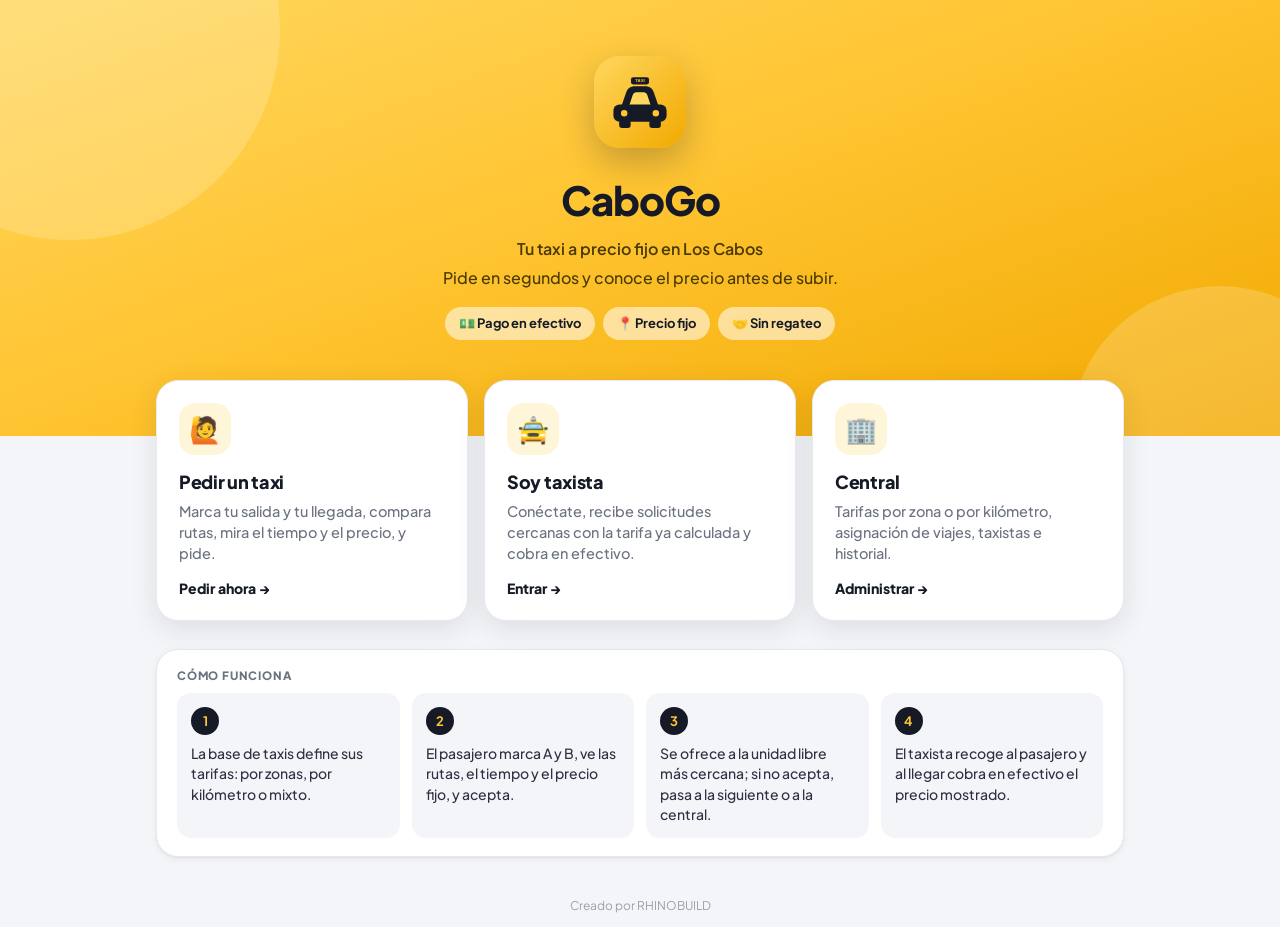
==== commit 6bd41284: "Nuevo nombre: CaboGo · Tu taxi a precio fijo en Los Cabos Co-Authored-By: Claude Opus 5.5 <noreply@a" ====
--- a/index.html
+++ b/index.html
@@ -4,7 +4,7 @@
 <meta charset="utf-8">
 <meta name="viewport" content="width=device-width, initial-scale=1">
 <meta name="theme-color" content="#ffffff">
-<title>Taxi Los Cabos</title>
+<title>CaboGo</title>
 <link rel="icon" href="img/icono.svg" type="image/svg+xml">
 <link rel="stylesheet" href="css/estilos.css">
 <style>
@@ -35,8 +35,8 @@
 <body>
   <section class="hero">
     <img src="img/icono.svg" alt="">
-    <h1 id="nombre">Taxi Los Cabos</h1>
-    <p>Pide tu taxi en segundos y conoce el precio antes de subir.</p>
+    <h1 id="nombre">CaboGo</h1>
+    <p id="lema">Tu taxi a precio fijo en Los Cabos</p><p style="margin-top:6px;font-weight:500">Pide en segundos y conoce el precio antes de subir.</p>
     <div class="chips-hero"><span>💵 Pago en efectivo</span><span>📍 Precio fijo</span><span>🤝 Sin regateo</span></div>
   </section>
   <div class="opciones">
@@ -58,7 +58,7 @@
   <div class="pie">Creado por RHINOBUILD</div>
   <script type="module">
     import { APP } from './js/config.js';
-    document.getElementById('nombre').textContent = APP.nombre; document.title = APP.nombre;
+    document.getElementById('nombre').textContent = APP.nombre; document.getElementById('lema').textContent = APP.lema || ''; document.title = APP.nombre + ' · ' + (APP.lema || '');
   </script>
 </body>
 </html>
--- a/css/estilos.css
+++ b/css/estilos.css
@@ -1,7 +1,7 @@
 @import url('https://fonts.googleapis.com/css2?family=Plus+Jakarta+Sans:wght@400;500;600;700;800&display=swap');
 
 /* =====================================================================
-   Taxi Los Cabos · Sistema visual
+   CaboGo · Sistema visual
    Amarillo taxi + tinta oscura sobre fondos claros, esquinas amplias y
    sombras suaves. Cambia los colores aquí y se aplican a las 3 apps.
    ===================================================================== */
